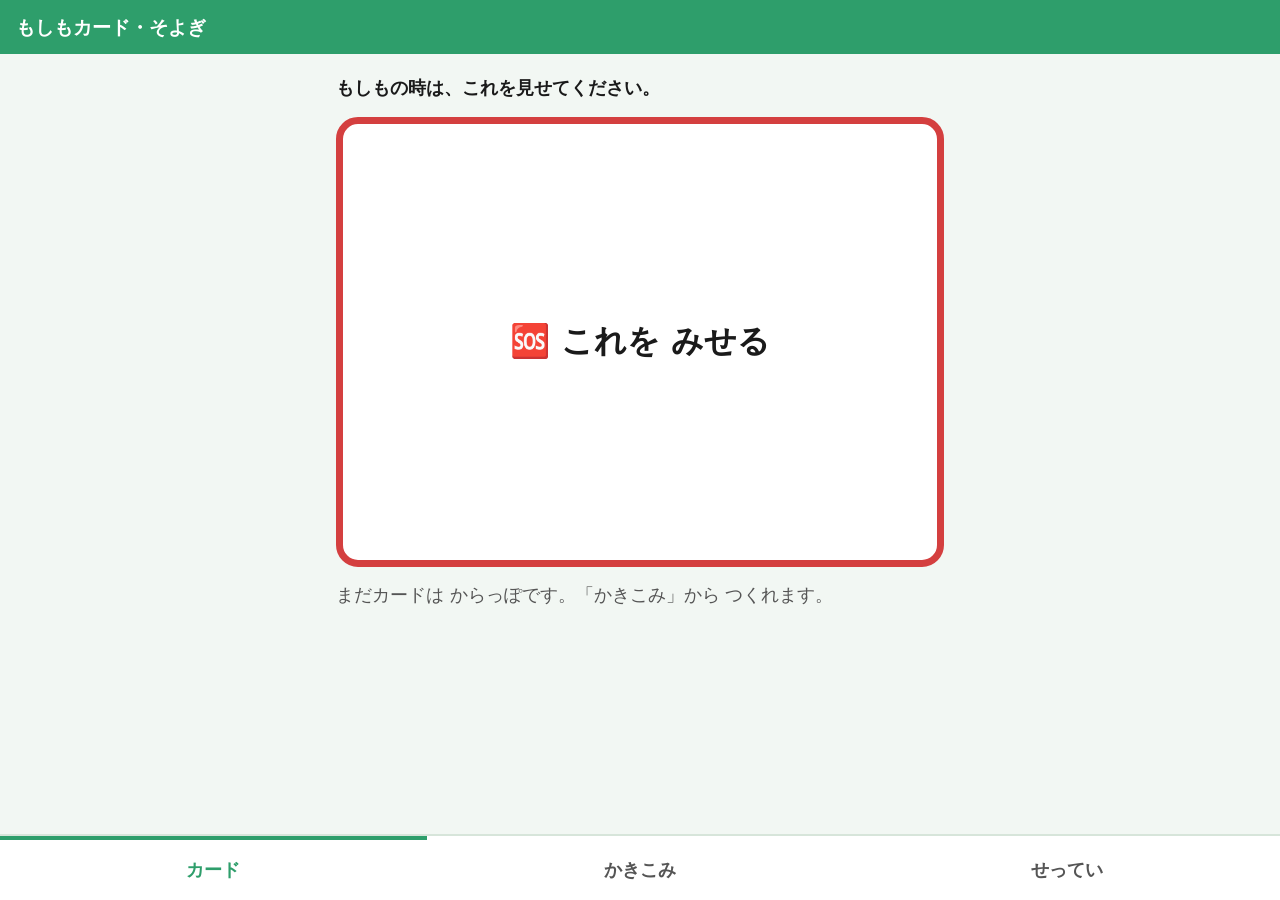
==== index.html @ 122e4f4e "12言語化を同期(10言語追加・言語選択肢・RTL)" ====
<!DOCTYPE html>
<html lang="ja">
<head>
<meta charset="UTF-8">
<meta name="viewport" content="width=device-width, initial-scale=1, viewport-fit=cover">
<meta name="description" content="もしもの時に見せる、緊急時の意思表示カード。びょうき・くすり・アレルギー・おねがいしたい配慮を端末の中だけに保存。無料・広告なし・オフラインOK。">
<meta name="theme-color" content="#2e9e6b">
<title>もしもカード・そよぎ</title>
<meta property="og:title" content="もしもカード・そよぎ">
<meta property="og:description" content="もしもの時は、これを見せてください。緊急時の意思表示カード。無料・広告なし・登録不要・オフラインOK。">
<meta property="og:type" content="website">
<meta property="og:url" content="https://moshimo-card-web.vercel.app/">
<meta property="og:image" content="https://moshimo-card-web.vercel.app/icons/fc-card-3x2.png">
<meta name="twitter:card" content="summary_large_image">
<!-- Farcaster Mini App 埋め込み（タイムラインで画像＋ボタン→タップで起動）🔴web側専用・Play側に入れない -->
<meta name="fc:miniapp" content='{"version":"1","imageUrl":"https://moshimo-card-web.vercel.app/icons/fc-card-3x2.png","button":{"title":"🆘 ひらく / Open","action":{"type":"launch_miniapp","name":"もしもカード・そよぎ","url":"https://moshimo-card-web.vercel.app/","splashImageUrl":"https://moshimo-card-web.vercel.app/icons/icon-512.png","splashBackgroundColor":"#2e9e6b"}}}' />
<!-- 旧クライアント/バリデータ互換の fc:frame 併記（中身同一） -->
<meta name="fc:frame" content='{"version":"1","imageUrl":"https://moshimo-card-web.vercel.app/icons/fc-card-3x2.png","button":{"title":"🆘 ひらく / Open","action":{"type":"launch_frame","name":"もしもカード・そよぎ","url":"https://moshimo-card-web.vercel.app/","splashImageUrl":"https://moshimo-card-web.vercel.app/icons/icon-512.png","splashBackgroundColor":"#2e9e6b"}}}' />
<link rel="manifest" href="manifest.json">
<link rel="icon" href="icons/icon-192.png">
<link rel="apple-touch-icon" href="icons/icon-192.png">
<link rel="stylesheet" href="style.css">
</head>
<body class="fs0">
<header id="hd">
  <div id="hd-title">もしもカード・そよぎ</div>
</header>

<main id="main">

  <!-- カード(ホーム) -->
  <section id="scr-home" class="screen">
    <p id="home-hint" class="tagline">もしもの時は、これを見せてください。</p>
    <button id="btn-show" class="show-btn">🆘 これを みせる</button>
    <div id="home-preview" class="preview"></div>
  </section>

  <!-- かきこみ(10項目・SPEC_V1) -->
  <section id="scr-edit" class="screen hidden">
    <label id="lbl-name" for="fld-name">なまえ(かかなくてもOK)</label>
    <textarea id="fld-name" rows="1"></textarea>

    <label id="lbl-blood" for="fld-blood">血液型</label>
    <textarea id="fld-blood" rows="1"></textarea>

    <label id="lbl-cond" for="fld-cond">びょうき・しょうがい</label>
    <textarea id="fld-cond" rows="2"></textarea>

    <label id="lbl-meds" for="fld-meds">のんでいる くすり</label>
    <textarea id="fld-meds" rows="2"></textarea>

    <label id="lbl-allergy" for="fld-allergy">アレルギー</label>
    <textarea id="fld-allergy" rows="2"></textarea>

    <label id="lbl-doctor" for="fld-doctor">かかりつけ(びょういん・くすりや)</label>
    <textarea id="fld-doctor" rows="2"></textarea>

    <label id="lbl-trouble" for="fld-trouble">にがてなこと・こまること</label>
    <textarea id="fld-trouble" rows="2"></textarea>

    <label id="lbl-request" for="fld-request">おねがいしたい こと</label>
    <textarea id="fld-request" rows="2"></textarea>

    <label id="lbl-contact" for="fld-contact">きんきゅう れんらくさき</label>
    <textarea id="fld-contact" rows="2"></textarea>

    <label id="lbl-free" for="fld-free">じゆうに かくところ</label>
    <textarea id="fld-free" rows="3"></textarea>

    <button id="btn-save" class="save-btn">ほぞんする</button>
  </section>

  <!-- せってい -->
  <section id="scr-set" class="screen hidden">
    <h2 id="set-h-normal" class="sec-h">ふだんの せってい</h2>
    <div class="set-row"><span id="lbl-fs">もじの大きさ</span><button id="btn-fs" class="set-btn"></button></div>
    <div class="set-row"><span id="lbl-lang">ことば / Language</span>
      <select id="set-lang">
        <option value="ja">日本語</option>
        <option value="en">English</option>
        <option value="de">Deutsch</option>
        <option value="fr">Français</option>
        <option value="es">Español</option>
        <option value="it">Italiano</option>
        <option value="pt">Português</option>
        <option value="nl">Nederlands</option>
        <option value="sv">Svenska</option>
        <option value="ko">한국어</option>
        <option value="zh">简体中文</option>
        <option value="ar">العربية</option>
      </select>
    </div>
    <div class="set-row"><span id="lbl-theme">いろ</span><button id="btn-theme" class="set-btn"></button></div>
    <div class="set-row"><span id="lbl-bgm">BGM</span><button id="btn-bgm" class="set-btn"></button></div>
    <div class="set-row"><span id="lbl-sound">タップ音</span><button id="btn-sound" class="set-btn"></button></div>

    <h2 id="set-h-show" class="sec-h">みせるときの せってい</h2>
    <div class="set-row"><span id="lbl-fx">めだちかた</span><button id="btn-fx" class="set-btn"></button></div>
    <div class="set-row"><span id="lbl-alert">おと</span><button id="btn-alert" class="set-btn"></button></div>
    <div class="set-row"><span id="lbl-vol">おとの おおきさ</span><button id="btn-vol" class="set-btn"></button></div>

    <h2 id="set-h-backup" class="sec-h">きしゅへんこう(バックアップ)</h2>
    <p id="bk-hint" class="hint">あたらしい スマホに うつるときは、「かきだす」で ファイルを ほぞんして、あたらしい スマホで「よみこむ」を おしてください。</p>
    <div class="bk-row">
      <button id="bk-export" class="set-btn">かきだす</button>
      <button id="bk-import" class="set-btn">よみこむ</button>
    </div>
    <input id="bk-file" type="file" accept="application/json,.json" class="hidden">

    <p id="paper-note" class="hint">お住まいの ちいきの 紙のヘルプカード・ヘルプマークと あわせて つかえます。</p>
    <p class="credit"><a id="link-privacy" href="privacy.html">プライバシーポリシー</a></p>
    <p class="credit"><a id="about-credit" href="https://soyogi.hp.peraichi.com/top" target="_blank" rel="noopener">アプリ開発：介護と支援の相談どころ そよぎ</a></p>
    <p id="about-ver" class="credit"></p>
  </section>

</main>

<!-- みせる(全画面オーバーレイ) -->
<section id="scr-show" class="show-overlay hidden">
  <div id="show-rotate">
    <div id="show-ctrl">
      <button id="show-rot" class="ctrl-btn">⟳ よこむき</button>
      <button id="show-sound" class="ctrl-btn">🔔 おとを ならす</button>
    </div>
    <div id="show-head" class="show-head"></div>
    <div id="show-list"></div>
    <button id="show-close" class="close-btn">とじる</button>
  </div>
</section>

<nav id="tabbar">
  <button id="tab-card" class="tab active">カード</button>
  <button id="tab-edit" class="tab">かきこみ</button>
  <button id="tab-set" class="tab">せってい</button>
</nav>

<div id="toast" class="toast"></div>

<script src="audio.js"></script>
<script src="tap.js"></script>
<script src="i18n.js"></script>
<script src="app.js"></script>
<!-- Farcaster Mini App SDK：読込完了を通知しスプラッシュを閉じる（Farcaster外/オフラインでは無害にスキップ）🔴web側専用 -->
<script type="module">
  try {
    const { sdk } = await import("https://esm.sh/@farcaster/miniapp-sdk");
    await sdk.actions.ready();
  } catch (e) { /* Farcaster外では何もしない */ }
</script>
</body>
</html>
---- style.css ----
/* もしもカード・そよぎ スタイル(SPEC_V1)
   ・そよぎブランド4色(明るい緑/水色/白/黒) = 4テーマ(body data-theme)
   ・みせる画面はテーマに関わらず常に白地+黒でか文字(緊急時の読みやすさ最優先)。
     はんてん(.fx-invert)だけが黒地白文字にする
   ・てんめつ(.fx-blink)は光過敏に配慮して約0.8Hzの枠の明滅のみ(全画面ストロボ禁止)
   ・シニア/要配慮者向け: でか文字・大ボタン・.pressing の沈み込み(tap.js連動) */
:root{
  --brand:#2e9e6b;
  --bg:#f2f7f3;
  --ink:#1a1a1a;
  --card:#ffffff;
  --alert:#d43f3f;
  --line:#d7e5da;
  --sub:#555;
}
body[data-theme="aqua"]{
  --brand:#2b8fb5; --bg:#eff7fa; --line:#cfe5ee;
}
body[data-theme="white"]{
  --brand:#3d8a63; --bg:#ffffff; --card:#f7f9f8; --line:#e2e6e4;
}
body[data-theme="dark"]{
  --brand:#43c08a; --bg:#191d1b; --card:#242a27; --ink:#f2f2f2;
  --line:#3a423e; --sub:#b5bdb8;
}

*{ box-sizing:border-box; -webkit-tap-highlight-color:transparent; }
html,body{ margin:0; }
body{
  font-family:"Hiragino Sans","Yu Gothic UI","Noto Sans JP",system-ui,sans-serif;
  background:var(--bg); color:var(--ink);
  padding-bottom:84px;
  line-height:1.6;
}
/* 文字サイズ3段階(せっていで切替・body class) */
body.fs0{ font-size:18px; }
body.fs1{ font-size:21px; }
body.fs2{ font-size:25px; }

header#hd{
  background:var(--brand); color:#fff;
  padding:12px 16px; font-weight:700; font-size:1.05em;
}
#main{ padding:16px; max-width:640px; margin:0 auto; }

.screen.hidden, .hidden{ display:none; }

.tagline{ font-weight:700; margin:4px 0 14px; }

/* ホームの大ボタン(緊急時に迷わない・画面の約半分を占める=2026-07-23監修。
   空欄をボタンに使い切る。押しやすいに越したことない) */
.show-btn{
  display:block; width:100%;
  min-height:50vh;
  min-height:50dvh;   /* URLバーの伸縮があるモバイルでは実表示高さ基準(対応ブラウザのみ上書き) */
  font-size:1.8em; font-weight:800; font-family:inherit; line-height:1.4;
  background:var(--card); color:var(--ink);
  border:7px solid var(--alert); border-radius:22px;
  padding:14px;
}
.preview{ margin-top:14px; color:var(--sub); }

/* かきこみ */
label{ display:block; font-weight:700; margin:14px 0 4px; }
textarea{
  width:100%; font-size:1em; font-family:inherit;
  padding:10px; border:2px solid var(--line); border-radius:10px;
  background:var(--card); color:var(--ink); resize:vertical;
}
.save-btn{
  width:100%; min-height:64px; margin-top:16px;
  background:var(--brand); color:#fff; border:none; border-radius:12px;
  font-size:1.2em; font-weight:700; font-family:inherit;
}

/* せってい */
.sec-h{ font-size:1.05em; margin:26px 0 6px; }
.set-row{
  display:flex; justify-content:space-between; align-items:center;
  min-height:56px; gap:12px; border-bottom:1px solid var(--line);
}
.set-btn{
  min-width:120px; min-height:48px; font-size:1em; font-family:inherit;
  border:2px solid var(--brand); background:var(--card); color:var(--ink);
  border-radius:10px;
}
select{ min-height:48px; font-size:1em; font-family:inherit; }
.hint{ color:var(--sub); font-size:.92em; }
.bk-row{ display:flex; gap:12px; }
.bk-row .set-btn{ flex:1; }
input[type="file"].hidden{ display:none; }
.credit{ color:var(--sub); margin-top:20px; text-align:center; }
.credit a{
  color:var(--brand); text-decoration:underline;
  display:inline-block; padding:8px 4px;   /* タップしやすい余白 */
}

/* タブバー */
#tabbar{
  position:fixed; left:0; right:0; bottom:0; display:flex;
  background:var(--card); border-top:2px solid var(--line);
  padding-bottom:env(safe-area-inset-bottom);
}
.tab{
  flex:1; min-height:64px; border:none; background:none;
  font-size:1em; font-weight:700; font-family:inherit; color:var(--sub);
  border-top:4px solid transparent;
}
.tab.active{ color:var(--brand); border-top-color:var(--brand); }

/* tap.js の押下フィードバック */
.pressing{ transform:scale(.97); filter:brightness(.92); }

/* ======== みせる(全画面・でか文字) ========
   テーマに関わらず白地+黒文字。.fx-invert だけ黒地白文字 */
.show-overlay{
  position:fixed; inset:0; background:#fff; color:#1a1a1a; z-index:50;
  overflow-y:auto;
}
#show-rotate{ min-height:100%; padding:20px 16px 120px; }

#show-ctrl{ display:flex; gap:10px; margin-bottom:14px; }
.ctrl-btn{
  min-height:48px; padding:0 14px; font-size:.95em; font-family:inherit;
  border:2px solid #bbb; background:#f4f4f4; color:#333; border-radius:10px;
}

.show-head{
  font-size:1.3em; font-weight:800; color:var(--alert);
  border:3px solid var(--alert); border-radius:12px;
  padding:12px; text-align:center;
}
.show-block{ margin-top:18px; }
.show-label{ font-size:.9em; color:#555; font-weight:700; }
.show-value{
  font-size:1.9em; font-weight:800; line-height:1.35;
  background:#f2f7f3; border-radius:10px; padding:10px 12px;
  overflow-wrap:anywhere;
}
.show-empty{ margin-top:24px; font-size:1.2em; text-align:center; color:#555; }
.close-btn{
  position:fixed; bottom:16px; left:16px; right:16px; min-height:64px;
  background:var(--brand); color:#fff; border:none; border-radius:12px;
  font-size:1.2em; font-weight:700; font-family:inherit; z-index:51;
}

/* はんてん(白黒反転) */
.show-overlay.fx-invert{ background:#000; color:#fff; }
.fx-invert .show-value{ background:#161616; color:#fff; }
.fx-invert .show-label{ color:#ccc; }
.fx-invert .show-empty{ color:#ccc; }
.fx-invert .show-head{ color:#ff5c5c; border-color:#ff5c5c; }
.fx-invert .ctrl-btn{ background:#222; color:#eee; border-color:#555; }

/* てんめつ(約0.8Hzの枠の明滅・全画面ストロボにしない) */
.show-overlay.fx-blink{ animation: blinkframe 1.2s ease-in-out infinite; }
@keyframes blinkframe{
  0%,100%{ box-shadow: inset 0 0 0 6px rgba(212,63,63,.25); }
  50%    { box-shadow: inset 0 0 0 16px rgba(212,63,63,.95); }
}

/* よこむき(90度回転・OSの画面回転に頼らない) */
#scr-show.landscape{ overflow:hidden; }
#scr-show.landscape #show-rotate{
  position:absolute; top:0; left:0;
  width:100vh; height:100vw;
  transform: rotate(90deg) translateY(-100vh);
  transform-origin: top left;
  overflow-y:auto;
  padding:20px 16px;
}
#scr-show.landscape .close-btn{
  position:static; display:block; width:100%; margin-top:20px;
}

/* トースト */
.toast{
  position:fixed; bottom:96px; left:50%; transform:translateX(-50%);
  background:#333; color:#fff; padding:10px 18px; border-radius:999px;
  opacity:0; transition:opacity .25s; pointer-events:none; z-index:60;
  max-width:88%;
}
.toast.show{ opacity:1; }
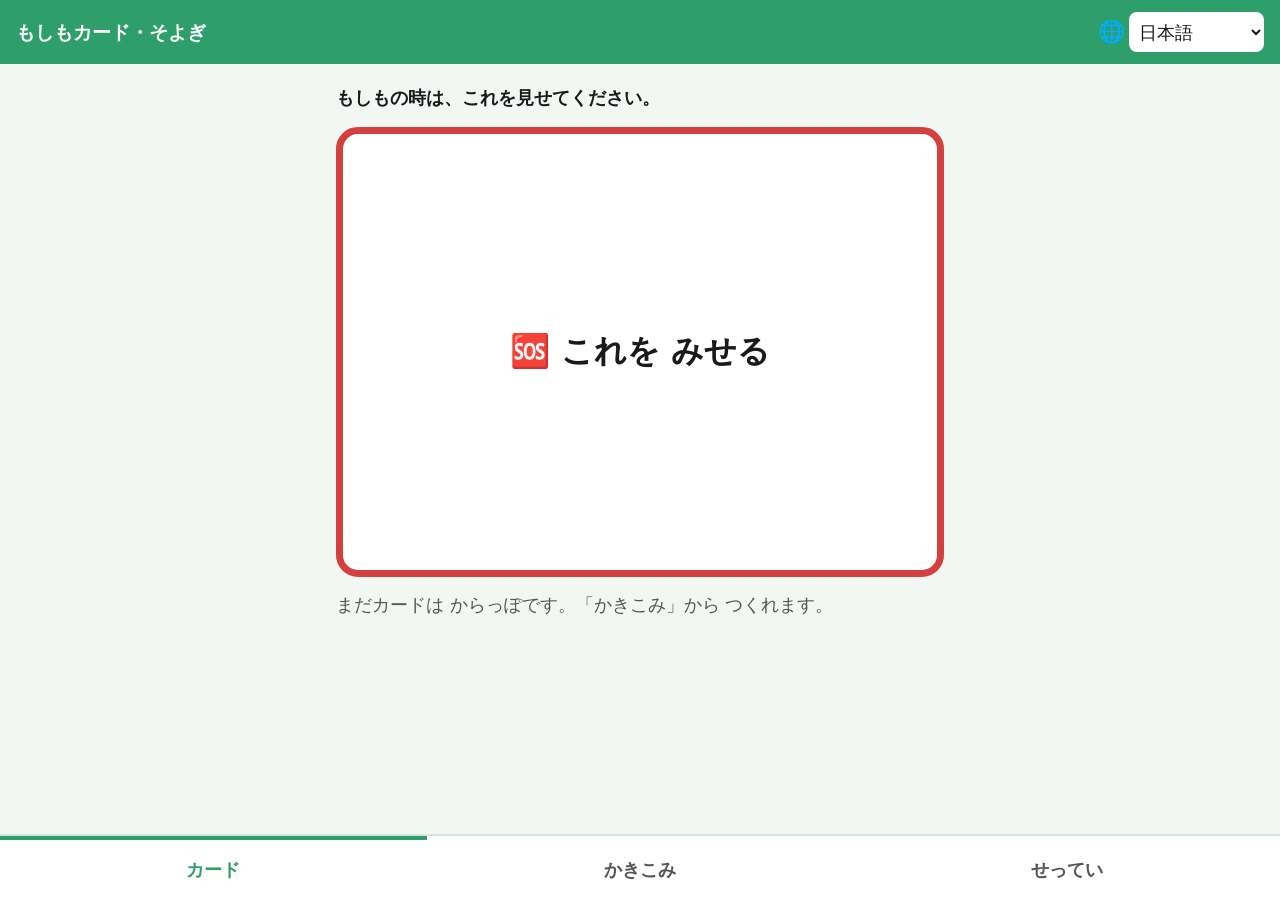
==== commit 60af20d9: "言語切り替えをヘッダーの🌐へ移動を同期。vc相当1.2・SW v9" ====
--- a/index.html
+++ b/index.html
@@ -24,6 +24,23 @@
 <body class="fs0">
 <header id="hd">
   <div id="hd-title">もしもカード・そよぎ</div>
+  <div id="lang-wrap">
+    <span class="lang-globe" aria-hidden="true">🌐</span>
+    <select id="set-lang" aria-label="Language 言語">
+      <option value="ja">日本語</option>
+      <option value="en">English</option>
+      <option value="de">Deutsch</option>
+      <option value="fr">Français</option>
+      <option value="es">Español</option>
+      <option value="it">Italiano</option>
+      <option value="pt">Português</option>
+      <option value="nl">Nederlands</option>
+      <option value="sv">Svenska</option>
+      <option value="ko">한국어</option>
+      <option value="zh">简体中文</option>
+      <option value="ar">العربية</option>
+    </select>
+  </div>
 </header>
 
 <main id="main">
@@ -37,7 +54,8 @@
 
   <!-- かきこみ(10項目・SPEC_V1) -->
   <section id="scr-edit" class="screen hidden">
-    <label id="lbl-name" for="fld-name">なまえ(かかなくてもOK)</label>
+    <p id="edit-hint" class="edit-hint">ぜんぶ 書かなくても だいじょうぶです。ひつような ところだけ 書いてください。</p>
+    <label id="lbl-name" for="fld-name">なまえ</label>
     <textarea id="fld-name" rows="1"></textarea>
 
     <label id="lbl-blood" for="fld-blood">血液型</label>
@@ -74,22 +92,6 @@
   <section id="scr-set" class="screen hidden">
     <h2 id="set-h-normal" class="sec-h">ふだんの せってい</h2>
     <div class="set-row"><span id="lbl-fs">もじの大きさ</span><button id="btn-fs" class="set-btn"></button></div>
-    <div class="set-row"><span id="lbl-lang">ことば / Language</span>
-      <select id="set-lang">
-        <option value="ja">日本語</option>
-        <option value="en">English</option>
-        <option value="de">Deutsch</option>
-        <option value="fr">Français</option>
-        <option value="es">Español</option>
-        <option value="it">Italiano</option>
-        <option value="pt">Português</option>
-        <option value="nl">Nederlands</option>
-        <option value="sv">Svenska</option>
-        <option value="ko">한국어</option>
-        <option value="zh">简体中文</option>
-        <option value="ar">العربية</option>
-      </select>
-    </div>
     <div class="set-row"><span id="lbl-theme">いろ</span><button id="btn-theme" class="set-btn"></button></div>
     <div class="set-row"><span id="lbl-bgm">BGM</span><button id="btn-bgm" class="set-btn"></button></div>
     <div class="set-row"><span id="lbl-sound">タップ音</span><button id="btn-sound" class="set-btn"></button></div>
--- a/style.css
+++ b/style.css
@@ -40,6 +40,15 @@
 header#hd{
   background:var(--brand); color:#fff;
   padding:12px 16px; font-weight:700; font-size:1.05em;
+  display:flex; align-items:center; justify-content:space-between; gap:10px;
+}
+#hd-title{ overflow:hidden; text-overflow:ellipsis; white-space:nowrap; }
+#lang-wrap{ display:flex; align-items:center; gap:4px; flex-shrink:0; }
+.lang-globe{ font-size:1.15em; }
+#hd #set-lang{
+  min-height:40px; font-size:.95em; font-family:inherit;
+  border:none; border-radius:8px; padding:2px 6px;
+  background:#fff; color:var(--ink);
 }
 #main{ padding:16px; max-width:640px; margin:0 auto; }
 
@@ -86,6 +95,16 @@
 }
 select{ min-height:48px; font-size:1em; font-family:inherit; }
 .hint{ color:var(--sub); font-size:.92em; }
+.edit-hint{
+  background:var(--card); border:1.5px solid var(--brand); border-radius:10px;
+  padding:10px 12px; color:var(--ink); font-size:.95em; margin:0 0 6px;
+}
+/* みせる画面の発信ボタン(テーマに依存せず固定の緑・大きくタップしやすく) */
+.call-btn{
+  display:block; margin-top:10px; min-height:64px; line-height:64px;
+  background:#2e9e6b; color:#fff; text-align:center;
+  font-size:1.3em; font-weight:800; border-radius:12px; text-decoration:none;
+}
 .bk-row{ display:flex; gap:12px; }
 .bk-row .set-btn{ flex:1; }
 input[type="file"].hidden{ display:none; }
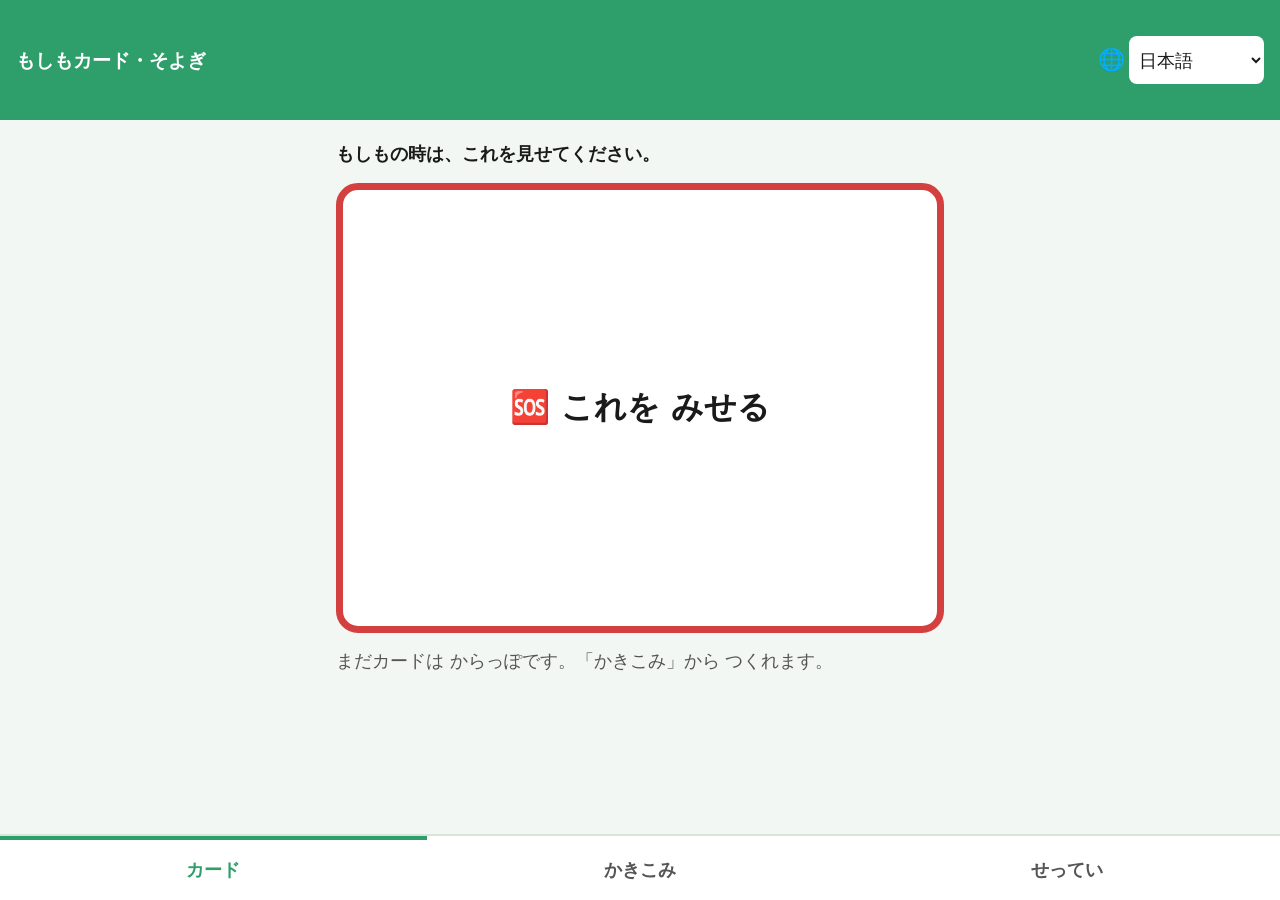
==== commit b4b132a0: "v1.6: よびだし音に「爆音(災害用)」を追加 + 未コミットだったv1.4/1.5分をまとめて記録 本体(moshimo_card)と同じ内容の同期コミット。v1.4/1.5の作業がコミットされな" ====
--- a/index.html
+++ b/index.html
@@ -100,6 +100,7 @@
     <div class="set-row"><span id="lbl-fx">めだちかた</span><button id="btn-fx" class="set-btn"></button></div>
     <div class="set-row"><span id="lbl-alert">おと</span><button id="btn-alert" class="set-btn"></button></div>
     <div class="set-row"><span id="lbl-vol">おとの おおきさ</span><button id="btn-vol" class="set-btn"></button></div>
+    <p id="boom-hint" class="hint hidden">爆音は 災害の ときに とおくの 人に 気づいてもらう ための おとです。みみの ちかくで ならさないで ください。スマホ本体の 音量も 大きくしてください。</p>
 
     <h2 id="set-h-backup" class="sec-h">きしゅへんこう(バックアップ)</h2>
     <p id="bk-hint" class="hint">あたらしい スマホに うつるときは、「かきだす」で ファイルを ほぞんして、あたらしい スマホで「よみこむ」を おしてください。</p>
--- a/style.css
+++ b/style.css
@@ -39,14 +39,15 @@
 
 header#hd{
   background:var(--brand); color:#fff;
-  padding:12px 16px; font-weight:700; font-size:1.05em;
+  min-height:120px;   /* 帯が薄すぎて実機で押しにくい対策=縦幅を約2倍に(2026-07-26) */
+  padding:24px 16px; font-weight:700; font-size:1.05em;
   display:flex; align-items:center; justify-content:space-between; gap:10px;
 }
 #hd-title{ overflow:hidden; text-overflow:ellipsis; white-space:nowrap; }
 #lang-wrap{ display:flex; align-items:center; gap:4px; flex-shrink:0; }
 .lang-globe{ font-size:1.15em; }
 #hd #set-lang{
-  min-height:40px; font-size:.95em; font-family:inherit;
+  min-height:48px; font-size:.95em; font-family:inherit;   /* 指で押しやすいよう余裕を持たせる */
   border:none; border-radius:8px; padding:2px 6px;
   background:#fff; color:var(--ink);
 }
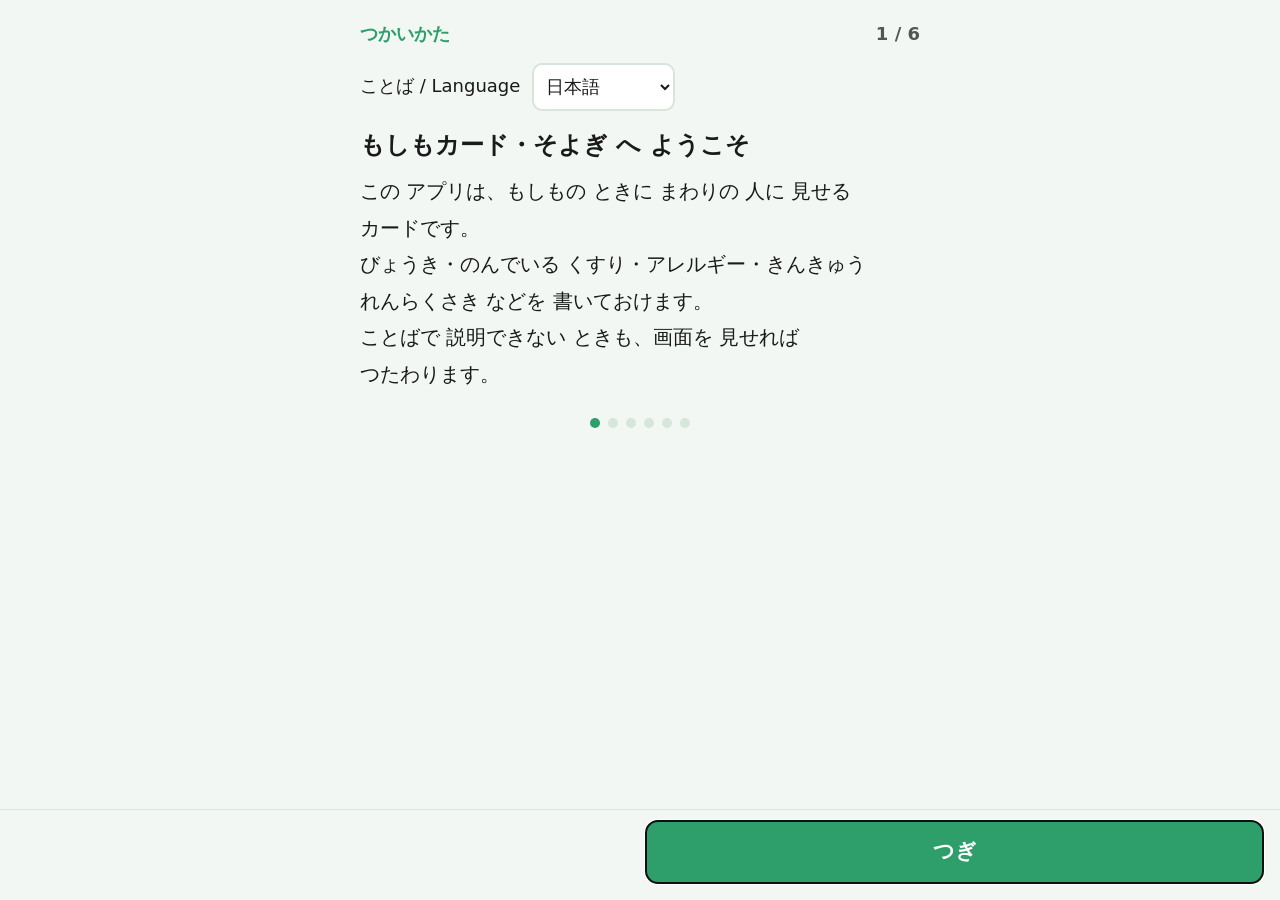
==== commit d1d79434: "v1.10: はじめての つかいかた(初回の案内)を入れる: 本体と同じ app.js・i18n.js・style.css・sw.js・_smoke.js、index.html は せっていの「つかい" ====
--- a/index.html
+++ b/index.html
@@ -95,6 +95,8 @@
     <div class="set-row"><span id="lbl-theme">いろ</span><button id="btn-theme" class="set-btn"></button></div>
     <div class="set-row"><span id="lbl-bgm">BGM</span><button id="btn-bgm" class="set-btn"></button></div>
     <div class="set-row"><span id="lbl-sound">タップ音</span><button id="btn-sound" class="set-btn"></button></div>
+    <!-- はじめての つかいかた を もう一度(app.js openGuide・2026-09-30) -->
+    <div id="set-guide-row" class="set-row"><span id="lbl-guide">つかいかた</span><button id="btn-guide" class="set-btn">もういちど 見る</button></div>
 
     <h2 id="set-h-show" class="sec-h">みせるときの せってい</h2>
     <div class="set-row"><span id="lbl-fx">めだちかた</span><button id="btn-fx" class="set-btn"></button></div>
@@ -112,7 +114,7 @@
 
     <p id="paper-note" class="hint">お住まいの ちいきの 紙のヘルプカード・ヘルプマークと あわせて つかえます。</p>
     <p class="credit"><a id="link-privacy" href="privacy.html">プライバシーポリシー</a></p>
-    <p class="credit"><a id="about-credit" href="https://soyogi.hp.peraichi.com/top" target="_blank" rel="noopener">アプリ開発：介護と支援の相談どころ そよぎ</a></p>
+    <p class="credit"><a id="about-credit" href="https://soudansoyogi.com/" target="_blank" rel="noopener">アプリ開発：介護と支援の相談どころ そよぎ</a></p>
     <p id="about-ver" class="credit"></p>
   </section>
 
--- a/style.css
+++ b/style.css
@@ -12,6 +12,9 @@
   --alert:#d43f3f;
   --line:#d7e5da;
   --sub:#555;
+  /* 下タブの高さ。app.js が実測値で上書きする(文字の大きさ・言語・端末の下部インセットで変わるため)。
+     ここの値はJSが動く前のフォールバック(84px + ナビゲーションバー/ジェスチャーバーの分) */
+  --tabbar-h:calc(84px + env(safe-area-inset-bottom));
 }
 body[data-theme="aqua"]{
   --brand:#2b8fb5; --bg:#eff7fa; --line:#cfe5ee;
@@ -29,7 +32,9 @@
 body{
   font-family:"Hiragino Sans","Yu Gothic UI","Noto Sans JP",system-ui,sans-serif;
   background:var(--bg); color:var(--ink);
-  padding-bottom:84px;
+  /* 下タブに隠れないよう「CSSだけで安全な下限」と「実測値+10px」の大きい方を採る。
+     JSの計測が遅れても・小さく出ても、下限を割らない */
+  padding-bottom:max(calc(84px + env(safe-area-inset-bottom)), calc(var(--tabbar-h) + 10px));
   line-height:1.6;
 }
 /* 文字サイズ3段階(せっていで切替・body class) */
@@ -39,8 +44,12 @@
 
 header#hd{
   background:var(--brand); color:#fff;
-  min-height:120px;   /* 帯が薄すぎて実機で押しにくい対策=縦幅を約2倍に(2026-07-26) */
-  padding:24px 16px; font-weight:700; font-size:1.05em;
+  /* 帯が薄すぎて実機で押しにくい対策=縦幅を約2倍に(2026-07-26)。
+     上はステータスバー(時計・電池)の分だけ下げる=その高さ分だけ帯も伸ばす */
+  min-height:calc(120px + env(safe-area-inset-top));
+  padding:calc(24px + env(safe-area-inset-top)) max(16px, env(safe-area-inset-right))
+          24px max(16px, env(safe-area-inset-left));
+  font-weight:700; font-size:1.05em;
   display:flex; align-items:center; justify-content:space-between; gap:10px;
 }
 #hd-title{ overflow:hidden; text-overflow:ellipsis; white-space:nowrap; }
@@ -51,7 +60,11 @@
   border:none; border-radius:8px; padding:2px 6px;
   background:#fff; color:var(--ink);
 }
-#main{ padding:16px; max-width:640px; margin:0 auto; }
+/* 横は画面の丸みやノッチ(横向き時)に食われないよう最低16px確保 */
+#main{
+  padding:16px max(16px, env(safe-area-inset-right)) 16px max(16px, env(safe-area-inset-left));
+  max-width:640px; margin:0 auto;
+}
 
 .screen.hidden, .hidden{ display:none; }
 
@@ -119,7 +132,10 @@
 #tabbar{
   position:fixed; left:0; right:0; bottom:0; display:flex;
   background:var(--card); border-top:2px solid var(--line);
+  /* 下=ナビゲーションバー/ジェスチャーバー、横=横向き時のノッチを避ける */
   padding-bottom:env(safe-area-inset-bottom);
+  padding-left:env(safe-area-inset-left);
+  padding-right:env(safe-area-inset-right);
 }
 .tab{
   flex:1; min-height:64px; border:none; background:none;
@@ -137,7 +153,12 @@
   position:fixed; inset:0; background:#fff; color:#1a1a1a; z-index:50;
   overflow-y:auto;
 }
-#show-rotate{ min-height:100%; padding:20px 16px 120px; }
+/* 全画面オーバーレイの中身。上はステータスバー、下は「とじる」ボタン+ナビゲーションバーの分を空ける */
+#show-rotate{
+  min-height:100%;
+  padding:calc(20px + env(safe-area-inset-top)) max(16px, env(safe-area-inset-right))
+          calc(120px + env(safe-area-inset-bottom)) max(16px, env(safe-area-inset-left));
+}
 
 #show-ctrl{ display:flex; gap:10px; margin-bottom:14px; }
 .ctrl-btn{
@@ -158,8 +179,12 @@
   overflow-wrap:anywhere;
 }
 .show-empty{ margin-top:24px; font-size:1.2em; text-align:center; color:#555; }
+/* 緊急時に必ず押せるボタン。ナビゲーションバーに食い込ませない */
 .close-btn{
-  position:fixed; bottom:16px; left:16px; right:16px; min-height:64px;
+  position:fixed; min-height:64px;
+  bottom:calc(16px + env(safe-area-inset-bottom));
+  left:max(16px, env(safe-area-inset-left));
+  right:max(16px, env(safe-area-inset-right));
   background:var(--brand); color:#fff; border:none; border-radius:12px;
   font-size:1.2em; font-weight:700; font-family:inherit; z-index:51;
 }
@@ -184,10 +209,17 @@
 #scr-show.landscape #show-rotate{
   position:absolute; top:0; left:0;
   width:100vh; height:100vw;
-  transform: rotate(90deg) translateY(-100vh);
+  /* 🔴 min-height:100vw が要る。基底の min-height:100% は親(=画面の高さ)を指すので、
+     打ち消さないと箱が812px高のまま回り、見出しと「よこむき解除」が画面外へ飛ぶ */
+  min-height:100vw;
+  /* 🔴 translateY は -100vh ではなく -100%(=回転後の自分の高さ)。箱の実寸に追従させる */
+  transform: rotate(90deg) translateY(-100%);
   transform-origin: top left;
   overflow-y:auto;
-  padding:20px 16px;
+  /* 90度回すと端末のバーの向きも入れ替わる:
+     画面の上(ステータスバー)= この箱の左辺 / 画面の下(ナビゲーションバー)= この箱の右辺 */
+  padding:20px calc(16px + env(safe-area-inset-bottom))
+          20px calc(16px + env(safe-area-inset-top));
 }
 #scr-show.landscape .close-btn{
   position:static; display:block; width:100%; margin-top:20px;
@@ -195,9 +227,48 @@
 
 /* トースト */
 .toast{
-  position:fixed; bottom:96px; left:50%; transform:translateX(-50%);
+  position:fixed; left:50%; transform:translateX(-50%);
+  bottom:max(calc(96px + env(safe-area-inset-bottom)), calc(var(--tabbar-h) + 12px));
   background:#333; color:#fff; padding:10px 18px; border-radius:999px;
   opacity:0; transition:opacity .25s; pointer-events:none; z-index:60;
   max-width:88%;
 }
 .toast.show{ opacity:1; }
+
+/* ======== はじめての つかいかた(app.js openGuide・2026-09-30) ========
+   全画面(ヘッダー・下のタブより上)。🆘 の「みせる」(z-index 50)と トースト(60)より下 = 案内の上から カードを見せられる。
+   ボタンは下に固定した帯(地の色つき=長いページでも本文が透けない)。案内の下の余白は帯より高くして、最後の行が帯に隠れない */
+.guide-ov{
+  position:fixed; inset:0; z-index:40; background:var(--bg); color:var(--ink);
+  overflow-y:auto; -webkit-overflow-scrolling:touch;
+  padding:calc(20px + env(safe-area-inset-top)) max(16px, env(safe-area-inset-right))
+          calc(128px + env(safe-area-inset-bottom)) max(16px, env(safe-area-inset-left));
+}
+.guide-box{ width:min(100%, 560px); margin:0 auto; }
+.guide-top{ display:flex; justify-content:space-between; align-items:baseline; gap:12px; }
+.guide-title{ margin:0; font-weight:800; color:var(--brand); }
+.guide-step{ margin:0; color:var(--sub); font-weight:700; white-space:nowrap; unicode-bidi:isolate; }   /* 向きは app.js が dir で決める(ar で「6 / 1」にしない) */
+.guide-sos{
+  display:block; width:100%; min-height:56px; margin:14px 0 0; padding:6px 12px;
+  font-size:1.1em; font-weight:800; font-family:inherit; line-height:1.3;
+  background:var(--card); color:var(--ink); border:5px solid var(--alert); border-radius:16px;
+}
+.guide-lang{ display:flex; align-items:center; flex-wrap:wrap; gap:8px 12px; margin:14px 0 0; }
+.guide-lang select{ min-height:48px; font-size:1em; font-family:inherit; border:2px solid var(--line); border-radius:10px; background:var(--card); color:var(--ink); padding:2px 8px; }
+.guide-h{ font-size:1.35em; line-height:1.45; margin:16px 0 12px; word-break:keep-all; overflow-wrap:anywhere; }
+.guide-p{ font-size:1.1em; line-height:1.85; margin:0; white-space:pre-line; word-break:keep-all; overflow-wrap:anywhere; }
+html[lang="zh"] .guide-h, html[lang="zh"] .guide-p{ word-break:normal; }   /* 中国語は字の間で折る(keep-all だと句読点まで折れない) */
+.guide-dots{ display:flex; justify-content:center; flex-wrap:wrap; gap:8px; margin:24px 0 0; }
+.guide-dot{ width:10px; height:10px; border-radius:50%; background:var(--line); }
+.guide-dot.on{ background:var(--brand); }
+.guide-row{
+  position:fixed; z-index:41; display:flex; gap:10px; left:0; right:0; bottom:0;
+  padding:10px max(16px, env(safe-area-inset-right)) calc(16px + env(safe-area-inset-bottom)) max(16px, env(safe-area-inset-left));
+  background:var(--bg); border-top:1px solid var(--line);
+}
+.guide-btn{
+  flex:1 1 0; min-width:0; min-height:64px; padding:4px 10px;
+  font-size:min(1.15em, 6vw); font-weight:700; font-family:inherit; line-height:1.25; overflow-wrap:anywhere;   /* 幅360px・文字とても大きい でも「Commencer」などが切れない */
+  border:2px solid var(--brand); border-radius:12px; background:var(--card); color:var(--ink);
+}
+.guide-btn.guide-next{ background:var(--brand); color:#fff; }
